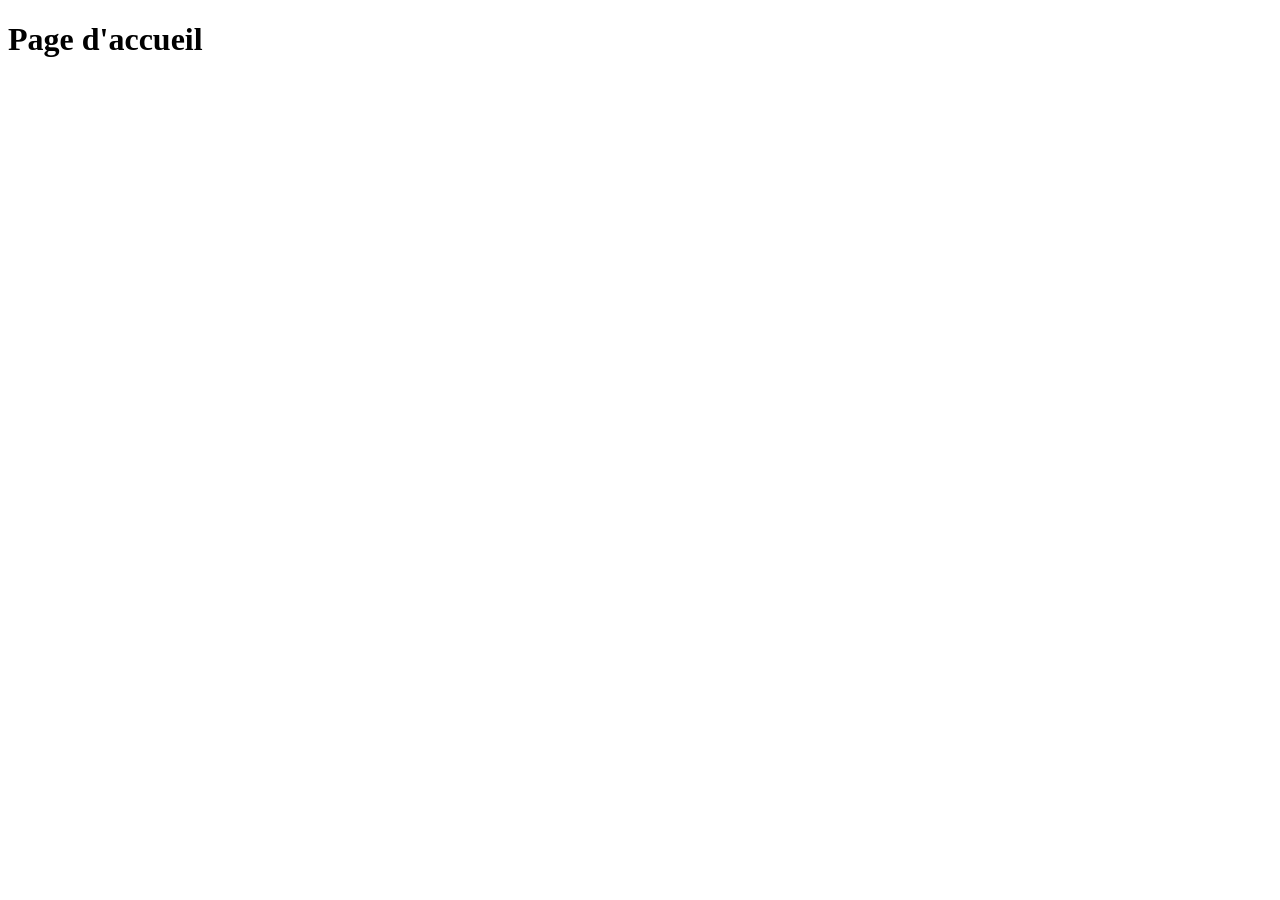
==== index.html @ 5cdc2f4e "Premier envoi de notre sit" ====
<!DOCTYPE html>
<html lang="en">
<head>
    <meta charset="UTF-8">
    <meta name="viewport" content="width=device-width, initial-scale=1.0">
    <title>Document</title>
</head>
<body>
    <h1>Page d'accueil</h1>
</body>
</html>
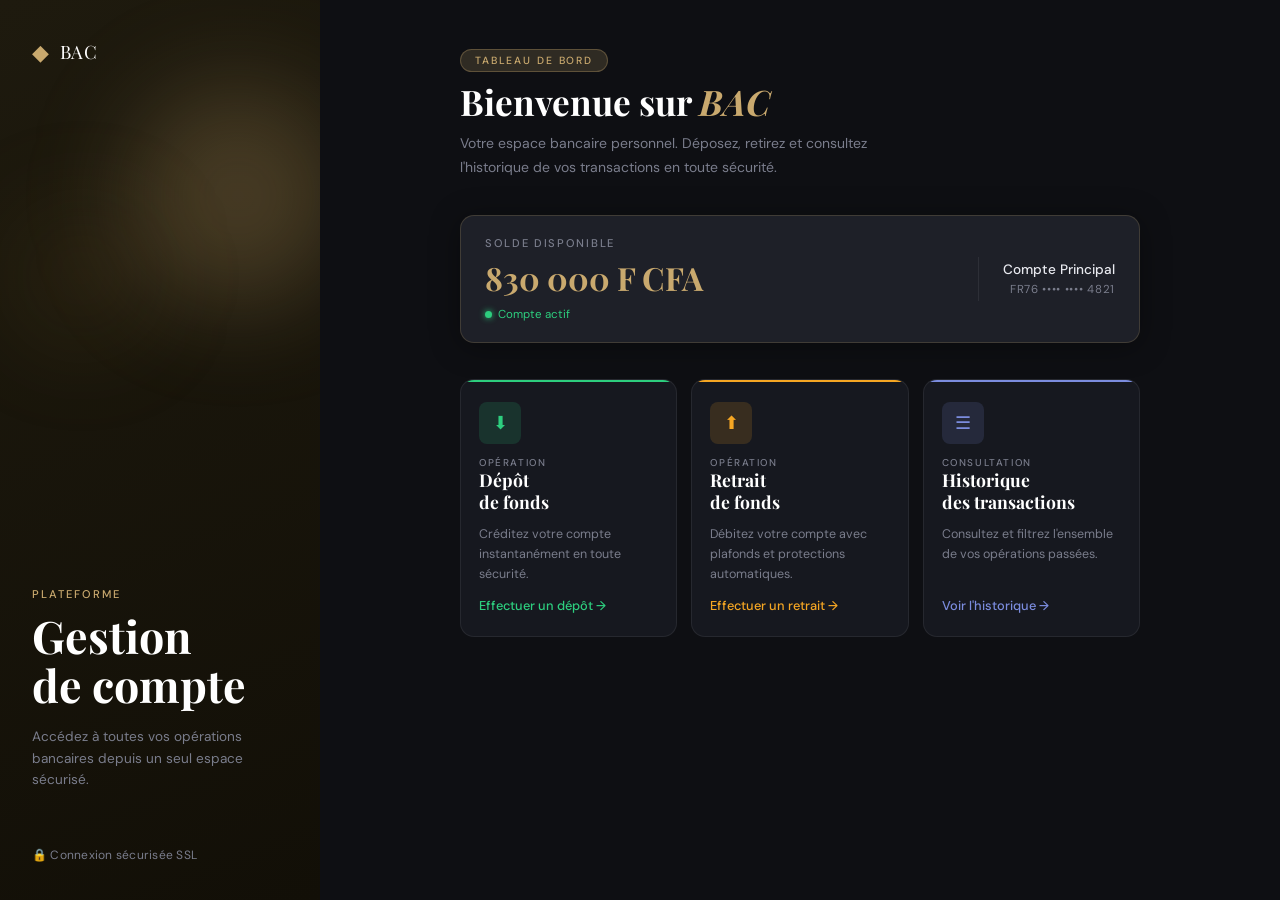
==== commit 6aa73629: "j'ai ajouter la page d'acceuil il permet de switcher vers les autres pages" ====
--- a/index.html
+++ b/index.html
@@ -1,11 +1,341 @@
 <!DOCTYPE html>
-<html lang="en">
+<html lang="fr">
 <head>
-    <meta charset="UTF-8">
-    <meta name="viewport" content="width=device-width, initial-scale=1.0">
-    <title>Document</title>
+  <meta charset="UTF-8" />
+  <meta name="viewport" content="width=device-width, initial-scale=1.0"/>
+  <title>Accueil — BAC</title>
+  <link rel="preconnect" href="https://fonts.googleapis.com">
+  <link href="https://fonts.googleapis.com/css2?family=Playfair+Display:wght@500;700&family=DM+Sans:wght@300;400;500&display=swap" rel="stylesheet">
+  <link rel="stylesheet" href="assets/css/banque.css">
+  <style>
+    /* ── Variables spécifiques à la page d'accueil ── */
+    :root {
+      --home-accent:   #c9a96e;
+      --home-glow:     rgba(201,169,110,0.18);
+      --home-sidebar:  linear-gradient(160deg, #1e1a0e 0%, #120f07 100%);
+      --home-orb1:     rgba(201,169,110,0.25);
+      --home-orb2:     rgba(180,140,60,0.10);
+
+      --depot-accent:   #2dce7e;
+      --depot-glow:     rgba(45,206,126,0.15);
+      --retrait-accent: #f5a623;
+      --retrait-glow:   rgba(245,166,35,0.15);
+      --history-accent: #7b8cde;
+      --history-glow:   rgba(123,140,222,0.15);
+    }
+
+    .home-page .sidebar        { background: var(--home-sidebar); }
+    .home-page .brand-icon     { color: var(--home-accent); }
+    .home-page .label-tag      { color: var(--home-accent); }
+    .home-page .orb-1 { width:220px; height:220px; top:20px; right:-60px; background: var(--home-orb1); }
+    .home-page .orb-2 { width:140px; height:140px; top:140px; left:-20px; background: var(--home-orb2); }
+
+    /* ── Contenu principal ── */
+    .home-main {
+      display: flex;
+      flex-direction: column;
+      gap: 36px;
+      width: 100%;
+      max-width: 680px;
+    }
+
+    /* Hero */
+    .home-tag {
+      display: inline-block;
+      font-size: 0.65rem;
+      font-weight: 500;
+      letter-spacing: 0.18em;
+      text-transform: uppercase;
+      color: var(--home-accent);
+      background: var(--home-glow);
+      border: 1px solid rgba(201,169,110,0.3);
+      padding: 4px 14px;
+      border-radius: 99px;
+      width: fit-content;
+      margin-bottom: 10px;
+    }
+
+    .home-title {
+      font-family: var(--font-display);
+      font-size: 2.2rem;
+      font-weight: 700;
+      color: var(--white);
+      line-height: 1.15;
+      margin-bottom: 10px;
+    }
+
+    .home-title em {
+      font-style: italic;
+      color: var(--home-accent);
+    }
+
+    .home-sub {
+      font-size: 0.875rem;
+      color: var(--text-muted);
+      line-height: 1.65;
+      max-width: 460px;
+    }
+
+    /* ── Carte solde ── */
+    .balance-card {
+      background: var(--surface-2);
+      border: 1px solid rgba(201,169,110,0.2);
+      border-radius: var(--radius-md);
+      padding: 20px 24px;
+      display: flex;
+      align-items: center;
+      gap: 24px;
+      box-shadow: 0 4px 30px rgba(0,0,0,0.35);
+    }
+
+    .balance-left { flex: 1; }
+
+    .balance-label {
+      font-size: 0.7rem;
+      font-weight: 500;
+      letter-spacing: 0.15em;
+      text-transform: uppercase;
+      color: var(--text-muted);
+      margin-bottom: 6px;
+    }
+
+    .balance-amount {
+      font-family: var(--font-display);
+      font-size: 2rem;
+      font-weight: 700;
+      color: var(--home-accent);
+    }
+
+    .balance-status {
+      display: flex;
+      align-items: center;
+      gap: 6px;
+      margin-top: 8px;
+      font-size: 0.72rem;
+      color: #2dce7e;
+    }
+
+    .balance-status::before {
+      content: '';
+      width: 7px; height: 7px;
+      border-radius: 50%;
+      background: #2dce7e;
+      box-shadow: 0 0 6px #2dce7e;
+      display: inline-block;
+    }
+
+    .balance-divider {
+      width: 1px;
+      height: 44px;
+      background: var(--border);
+    }
+
+    .balance-right { text-align: right; }
+
+    .balance-name {
+      font-size: 0.85rem;
+      font-weight: 500;
+      color: var(--text);
+      margin-bottom: 4px;
+    }
+
+    .balance-account {
+      font-size: 0.72rem;
+      color: var(--text-muted);
+      letter-spacing: 0.06em;
+    }
+
+    /* ── Grille des actions ── */
+    .actions-grid {
+      display: grid;
+      grid-template-columns: repeat(3, 1fr);
+      gap: 14px;
+    }
+
+    .action-card {
+      background: var(--surface);
+      border: 1px solid var(--border);
+      border-radius: var(--radius-md);
+      padding: 22px 18px;
+      text-decoration: none;
+      color: var(--text);
+      display: flex;
+      flex-direction: column;
+      gap: 12px;
+      transition: transform 0.22s ease, box-shadow 0.22s ease, border-color 0.22s ease;
+      position: relative;
+      overflow: hidden;
+    }
+
+    .action-card::before {
+      content: '';
+      position: absolute;
+      top: 0; left: 0; right: 0;
+      height: 2px;
+      border-radius: var(--radius-md) var(--radius-md) 0 0;
+    }
+
+    .action-card:hover {
+      transform: translateY(-4px);
+      box-shadow: 0 16px 40px rgba(0,0,0,0.45);
+    }
+
+    .card-depot::before   { background: var(--depot-accent); }
+    .card-depot:hover     { border-color: rgba(45,206,126,0.35); }
+    .card-depot .card-icon-wrap   { background: var(--depot-glow);   color: var(--depot-accent); }
+    .card-depot .card-arrow       { color: var(--depot-accent); }
+
+    .card-retrait::before  { background: var(--retrait-accent); }
+    .card-retrait:hover    { border-color: rgba(245,166,35,0.35); }
+    .card-retrait .card-icon-wrap  { background: var(--retrait-glow); color: var(--retrait-accent); }
+    .card-retrait .card-arrow      { color: var(--retrait-accent); }
+
+    .card-history::before  { background: var(--history-accent); }
+    .card-history:hover    { border-color: rgba(123,140,222,0.35); }
+    .card-history .card-icon-wrap  { background: var(--history-glow); color: var(--history-accent); }
+    .card-history .card-arrow      { color: var(--history-accent); }
+
+    .card-icon-wrap {
+      width: 42px; height: 42px;
+      border-radius: var(--radius-sm);
+      display: flex; align-items: center; justify-content: center;
+      font-size: 1.15rem;
+    }
+
+    .card-op-label {
+      font-size: 0.62rem;
+      font-weight: 500;
+      letter-spacing: 0.16em;
+      text-transform: uppercase;
+      color: var(--text-muted);
+    }
+
+    .card-title {
+      font-family: var(--font-display);
+      font-size: 1.1rem;
+      font-weight: 700;
+      color: var(--white);
+      line-height: 1.25;
+    }
+
+    .card-desc {
+      font-size: 0.78rem;
+      color: var(--text-muted);
+      line-height: 1.6;
+      flex: 1;
+    }
+
+    .card-arrow {
+      font-size: 0.8rem;
+      font-weight: 500;
+      transition: transform 0.2s ease;
+    }
+
+    .action-card:hover .card-arrow { transform: translateX(4px); }
+
+    /* ── Responsive ── */
+    @media (max-width: 860px) {
+      .actions-grid { grid-template-columns: 1fr 1fr; }
+      .card-history { grid-column: span 2; }
+      .balance-card { flex-wrap: wrap; }
+    }
+
+    @media (max-width: 480px) {
+      .actions-grid { grid-template-columns: 1fr; }
+      .card-history { grid-column: span 1; }
+      .home-title { font-size: 1.7rem; }
+      .balance-divider { display: none; }
+    }
+  </style>
 </head>
-<body>
-    <h1>Page d'accueil</h1>
+<body class="home-page">
+
+  <div class="page-grid">
+
+    <!-- Sidebar -->
+    <aside class="sidebar">
+      <div class="brand">
+        <span class="brand-icon">◆</span>
+        <span class="brand-name">BAC</span>
+      </div>
+      <div class="sidebar-visual">
+        <div class="orb orb-1"></div>
+        <div class="orb orb-2"></div>
+        <div class="sidebar-label">
+          <p class="label-tag">Plateforme</p>
+          <h2 class="label-title">Gestion<br/>de compte</h2>
+          <p class="label-desc">Accédez à toutes vos opérations bancaires depuis un seul espace sécurisé.</p>
+        </div>
+      </div>
+      <div class="sidebar-footer">
+        <span class="secure-badge">🔒 Connexion sécurisée SSL</span>
+      </div>
+    </aside>
+
+    <!-- Contenu principal -->
+    <main class="form-area">
+      <div class="home-main">
+
+        <!-- Hero -->
+        <div>
+          <span class="home-tag">Tableau de bord</span>
+          <h1 class="home-title">Bienvenue sur <em>BAC</em></h1>
+          <p class="home-sub">Votre espace bancaire personnel. Déposez, retirez et consultez l'historique de vos transactions en toute sécurité.</p>
+        </div>
+
+        <!-- Solde -->
+        <div class="balance-card">
+          <div class="balance-left">
+            <div class="balance-label">Solde disponible</div>
+            <div class="balance-amount">830 000 F CFA</div>
+            <div class="balance-status">Compte actif</div>
+          </div>
+          <div class="balance-divider"></div>
+          <div class="balance-right">
+            <div class="balance-name">Compte Principal</div>
+            <div class="balance-account">FR76 •••• •••• 4821</div>
+          </div>
+        </div>
+
+        <!-- Actions -->
+        <div class="actions-grid">
+
+          <a href="depot.html" class="action-card card-depot">
+            <div class="card-icon-wrap">⬇</div>
+            <div>
+              <div class="card-op-label">Opération</div>
+              <div class="card-title">Dépôt<br/>de fonds</div>
+            </div>
+            <p class="card-desc">Créditez votre compte instantanément en toute sécurité.</p>
+            <span class="card-arrow">Effectuer un dépôt →</span>
+          </a>
+
+          <a href="retrait.html" class="action-card card-retrait">
+            <div class="card-icon-wrap">⬆</div>
+            <div>
+              <div class="card-op-label">Opération</div>
+              <div class="card-title">Retrait<br/>de fonds</div>
+            </div>
+            <p class="card-desc">Débitez votre compte avec plafonds et protections automatiques.</p>
+            <span class="card-arrow">Effectuer un retrait →</span>
+          </a>
+
+          <a href="history.html" class="action-card card-history">
+            <div class="card-icon-wrap">☰</div>
+            <div>
+              <div class="card-op-label">Consultation</div>
+              <div class="card-title">Historique<br/>des transactions</div>
+            </div>
+            <p class="card-desc">Consultez et filtrez l'ensemble de vos opérations passées.</p>
+            <span class="card-arrow">Voir l'historique →</span>
+          </a>
+
+        </div>
+
+      </div>
+    </main>
+
+  </div>
+
 </body>
 </html>
--- a/assets/css/banque.css
+++ b/assets/css/banque.css
@@ -0,0 +1,456 @@
+/* ============================================================
+   banque.css — Feuille de style partagée BanqueCore
+   Utilisée par : depot.html & retrait.html
+   ============================================================ */
+
+/* ── Variables ──────────────────────────────────────────── */
+:root {
+  --font-display: 'Playfair Display', Georgia, serif;
+  --font-body: 'DM Sans', sans-serif;
+
+  /* Palette commune */
+  --bg:         #0e0f13;
+  --surface:    #16181f;
+  --surface-2:  #1e2028;
+  --border:     rgba(255,255,255,0.07);
+  --text:       #e8e9ef;
+  --text-muted: #7a7d8c;
+  --white:      #ffffff;
+
+  /* Dépôt — vert émeraude */
+  --depot-accent:   #2dce7e;
+  --depot-glow:     rgba(45, 206, 126, 0.18);
+  --depot-sidebar:  linear-gradient(160deg, #0b2d1e 0%, #0a1a12 100%);
+  --depot-orb1:     rgba(45, 206, 126, 0.25);
+  --depot-orb2:     rgba(0, 200, 120, 0.10);
+
+  /* Retrait — ambre/or */
+  --retrait-accent:  #f5a623;
+  --retrait-glow:    rgba(245, 166, 35, 0.18);
+  --retrait-sidebar: linear-gradient(160deg, #2a1e07 0%, #191106 100%);
+  --retrait-orb1:    rgba(245, 166, 35, 0.25);
+  --retrait-orb2:    rgba(220, 130, 20, 0.10);
+
+  --radius-sm: 8px;
+  --radius-md: 14px;
+  --radius-lg: 20px;
+
+  --transition: 0.22s ease;
+}
+
+/* ── Reset ──────────────────────────────────────────────── */
+*, *::before, *::after { box-sizing: border-box; margin: 0; padding: 0; }
+
+html, body {
+  height: 100%;
+  font-family: var(--font-body);
+  background: var(--bg);
+  color: var(--text);
+  -webkit-font-smoothing: antialiased;
+}
+
+/* ── Layout principal ───────────────────────────────────── */
+.page-grid {
+  display: grid;
+  grid-template-columns: 320px 1fr;
+  min-height: 100vh;
+}
+
+/* ── Sidebar ────────────────────────────────────────────── */
+.sidebar {
+  position: sticky;
+  top: 0;
+  height: 100vh;
+  display: flex;
+  flex-direction: column;
+  padding: 36px 32px;
+  overflow: hidden;
+}
+
+.depot-page  .sidebar { background: var(--depot-sidebar); }
+.retrait-page .sidebar { background: var(--retrait-sidebar); }
+
+/* Brand */
+.brand {
+  display: flex;
+  align-items: center;
+  gap: 10px;
+  font-family: var(--font-display);
+  font-size: 1.15rem;
+  letter-spacing: 0.04em;
+  color: var(--white);
+  margin-bottom: auto;
+}
+
+.depot-page  .brand-icon { color: var(--depot-accent); }
+.retrait-page .brand-icon { color: var(--retrait-accent); }
+
+.brand-icon { font-size: 1.4rem; }
+
+/* Orbs décoratifs */
+.sidebar-visual {
+  position: relative;
+  flex: 1;
+  display: flex;
+  align-items: flex-end;
+  padding-bottom: 24px;
+}
+
+.orb {
+  position: absolute;
+  border-radius: 50%;
+  filter: blur(50px);
+  pointer-events: none;
+}
+
+.depot-page  .orb-1 { width: 220px; height: 220px; top: 20px; right: -60px; background: var(--depot-orb1); }
+.depot-page  .orb-2 { width: 140px; height: 140px; top: 140px; left: -20px; background: var(--depot-orb2); }
+.retrait-page .orb-1 { width: 220px; height: 220px; top: 20px; right: -60px; background: var(--retrait-orb1); }
+.retrait-page .orb-2 { width: 140px; height: 140px; top: 140px; left: -20px; background: var(--retrait-orb2); }
+
+.sidebar-label {
+  position: relative;
+  z-index: 1;
+}
+
+.label-tag {
+  font-size: 0.7rem;
+  font-weight: 500;
+  letter-spacing: 0.18em;
+  text-transform: uppercase;
+  margin-bottom: 10px;
+}
+
+.depot-page  .label-tag { color: var(--depot-accent); }
+.retrait-page .label-tag { color: var(--retrait-accent); }
+
+.label-title {
+  font-family: var(--font-display);
+  font-size: 2.8rem;
+  font-weight: 700;
+  line-height: 1.1;
+  color: var(--white);
+  margin-bottom: 16px;
+}
+
+.label-desc {
+  font-size: 0.85rem;
+  color: var(--text-muted);
+  line-height: 1.6;
+  max-width: 220px;
+}
+
+/* Footer sidebar */
+.sidebar-footer {
+  margin-top: 28px;
+}
+
+.secure-badge {
+  font-size: 0.75rem;
+  color: var(--text-muted);
+  letter-spacing: 0.02em;
+}
+
+/* ── Zone formulaire ────────────────────────────────────── */
+.form-area {
+  display: flex;
+  align-items: flex-start;
+  justify-content: center;
+  padding: 48px 40px;
+  background: var(--bg);
+  min-height: 100vh;
+  overflow-y: auto;
+}
+
+.form-card {
+  width: 100%;
+  max-width: 560px;
+  background: var(--surface);
+  border: 1px solid var(--border);
+  border-radius: var(--radius-lg);
+  padding: 44px 40px;
+  animation: fadeUp 0.5s ease both;
+}
+
+@keyframes fadeUp {
+  from { opacity: 0; transform: translateY(24px); }
+  to   { opacity: 1; transform: translateY(0); }
+}
+
+/* ── Header formulaire ──────────────────────────────────── */
+.form-header {
+  margin-bottom: 36px;
+}
+
+.op-badge {
+  display: inline-block;
+  font-size: 0.65rem;
+  font-weight: 500;
+  letter-spacing: 0.18em;
+  padding: 4px 12px;
+  border-radius: 99px;
+  margin-bottom: 14px;
+}
+
+.depot-badge {
+  background: var(--depot-glow);
+  color: var(--depot-accent);
+  border: 1px solid rgba(45,206,126,0.3);
+}
+
+.retrait-badge {
+  background: var(--retrait-glow);
+  color: var(--retrait-accent);
+  border: 1px solid rgba(245,166,35,0.3);
+}
+
+.form-title {
+  font-family: var(--font-display);
+  font-size: 1.9rem;
+  font-weight: 700;
+  color: var(--white);
+  margin-bottom: 8px;
+}
+
+.form-sub {
+  font-size: 0.875rem;
+  color: var(--text-muted);
+  line-height: 1.5;
+}
+
+/* ── Champs du formulaire ───────────────────────────────── */
+.bank-form {
+  display: flex;
+  flex-direction: column;
+  gap: 20px;
+}
+
+.field-group {
+  display: flex;
+  flex-direction: column;
+  gap: 7px;
+}
+
+.field-row {
+  display: grid;
+  grid-template-columns: 1fr 1fr;
+  gap: 16px;
+}
+
+.field-label {
+  font-size: 0.78rem;
+  font-weight: 500;
+  letter-spacing: 0.06em;
+  text-transform: uppercase;
+  color: var(--text-muted);
+}
+
+.optional {
+  font-weight: 300;
+  text-transform: none;
+  letter-spacing: 0;
+  opacity: 0.7;
+}
+
+.input-wrapper {
+  position: relative;
+  display: flex;
+  align-items: center;
+}
+
+.input-icon {
+  position: absolute;
+  left: 14px;
+  font-size: 0.85rem;
+  color: var(--text-muted);
+  pointer-events: none;
+  z-index: 1;
+}
+
+.depot-page  .input-icon { color: rgba(45,206,126,0.5); }
+.retrait-page .input-icon { color: rgba(245,166,35,0.5); }
+
+.field-input {
+  width: 100%;
+  background: var(--surface-2);
+  border: 1px solid var(--border);
+  border-radius: var(--radius-sm);
+  padding: 12px 14px 12px 38px;
+  color: var(--text);
+  font-family: var(--font-body);
+  font-size: 0.9rem;
+  transition: border-color var(--transition), box-shadow var(--transition);
+  outline: none;
+  -webkit-appearance: none;
+  appearance: none;
+}
+
+.field-input::placeholder { color: #4b4e5c; }
+
+.field-input:focus {
+  border-color: var(--depot-accent);
+  box-shadow: 0 0 0 3px var(--depot-glow);
+}
+
+.retrait-page .field-input:focus {
+  border-color: var(--retrait-accent);
+  box-shadow: 0 0 0 3px var(--retrait-glow);
+}
+
+/* Select */
+.field-select {
+  cursor: pointer;
+  background-image: url("data:image/svg+xml,%3Csvg xmlns='http://www.w3.org/2000/svg' width='12' height='8' fill='none'%3E%3Cpath d='M1 1l5 5 5-5' stroke='%237a7d8c' stroke-width='1.5' stroke-linecap='round'/%3E%3C/svg%3E");
+  background-repeat: no-repeat;
+  background-position: right 14px center;
+  padding-right: 36px;
+}
+
+.field-select option {
+  background: var(--surface-2);
+  color: var(--text);
+}
+
+/* Montant */
+.amount-wrapper { position: relative; }
+
+.currency-tag {
+  position: absolute;
+  left: 14px;
+  font-size: 0.7rem;
+  font-weight: 500;
+  letter-spacing: 0.08em;
+  padding: 3px 6px;
+  border-radius: 4px;
+  pointer-events: none;
+  z-index: 1;
+}
+
+.depot-page  .currency-tag { background: var(--depot-glow); color: var(--depot-accent); }
+.retrait-page .currency-tag { background: var(--retrait-glow); color: var(--retrait-accent); }
+
+.amount-input {
+  padding-left: 60px;
+  font-size: 1.05rem;
+  font-weight: 500;
+}
+
+/* ── Récapitulatif ──────────────────────────────────────── */
+.recap-box {
+  border-radius: var(--radius-sm);
+  padding: 16px 18px;
+  display: flex;
+  flex-direction: column;
+  gap: 10px;
+  margin-top: 4px;
+}
+
+.depot-recap {
+  background: var(--depot-glow);
+  border: 1px solid rgba(45,206,126,0.2);
+}
+
+.retrait-recap {
+  background: var(--retrait-glow);
+  border: 1px solid rgba(245,166,35,0.2);
+}
+
+.recap-line {
+  display: flex;
+  justify-content: space-between;
+  font-size: 0.82rem;
+  color: var(--text-muted);
+}
+
+.depot-recap  .recap-value { color: var(--depot-accent); font-weight: 500; }
+.retrait-recap .recap-value { color: var(--retrait-accent); font-weight: 500; }
+
+/* ── Boutons ────────────────────────────────────────────── */
+.form-actions {
+  display: flex;
+  gap: 12px;
+  margin-top: 8px;
+}
+
+.btn-secondary {
+  flex: 0 0 auto;
+  padding: 13px 22px;
+  background: transparent;
+  border: 1px solid var(--border);
+  border-radius: var(--radius-sm);
+  color: var(--text-muted);
+  font-family: var(--font-body);
+  font-size: 0.875rem;
+  cursor: pointer;
+  transition: border-color var(--transition), color var(--transition);
+}
+
+.btn-secondary:hover {
+  border-color: rgba(255,255,255,0.2);
+  color: var(--white);
+}
+
+.btn-primary {
+  flex: 1;
+  display: flex;
+  align-items: center;
+  justify-content: center;
+  gap: 10px;
+  padding: 13px 24px;
+  border: none;
+  border-radius: var(--radius-sm);
+  font-family: var(--font-body);
+  font-size: 0.9rem;
+  font-weight: 500;
+  cursor: pointer;
+  transition: opacity var(--transition), transform var(--transition);
+}
+
+.btn-primary:hover { opacity: 0.88; transform: translateY(-1px); }
+.btn-primary:active { transform: translateY(0); }
+
+.depot-btn  { background: var(--depot-accent); color: #000; }
+.retrait-btn { background: var(--retrait-accent); color: #000; }
+
+.btn-arrow {
+  font-size: 1rem;
+  transition: transform var(--transition);
+}
+
+.btn-primary:hover .btn-arrow { transform: translateX(4px); }
+
+/* ── Note bas de page ───────────────────────────────────── */
+.form-note {
+  margin-top: 24px;
+  text-align: center;
+  font-size: 0.8rem;
+  color: var(--text-muted);
+}
+
+.form-note a { color: inherit; text-decoration: underline; text-underline-offset: 3px; }
+.depot-page  .form-note a:hover { color: var(--depot-accent); }
+.retrait-page .form-note a:hover { color: var(--retrait-accent); }
+
+/* ── Responsive ─────────────────────────────────────────── */
+@media (max-width: 860px) {
+  .page-grid { grid-template-columns: 1fr; }
+  .sidebar {
+    position: static;
+    height: auto;
+    min-height: 200px;
+    padding: 28px 24px 20px;
+    flex-direction: row;
+    flex-wrap: wrap;
+    align-items: center;
+    gap: 16px;
+  }
+  .sidebar-visual { display: none; }
+  .form-area { padding: 28px 20px; }
+  .form-card { padding: 32px 24px; }
+}
+
+@media (max-width: 480px) {
+  .field-row { grid-template-columns: 1fr; }
+  .form-card { padding: 24px 18px; }
+  .form-actions { flex-direction: column; }
+}
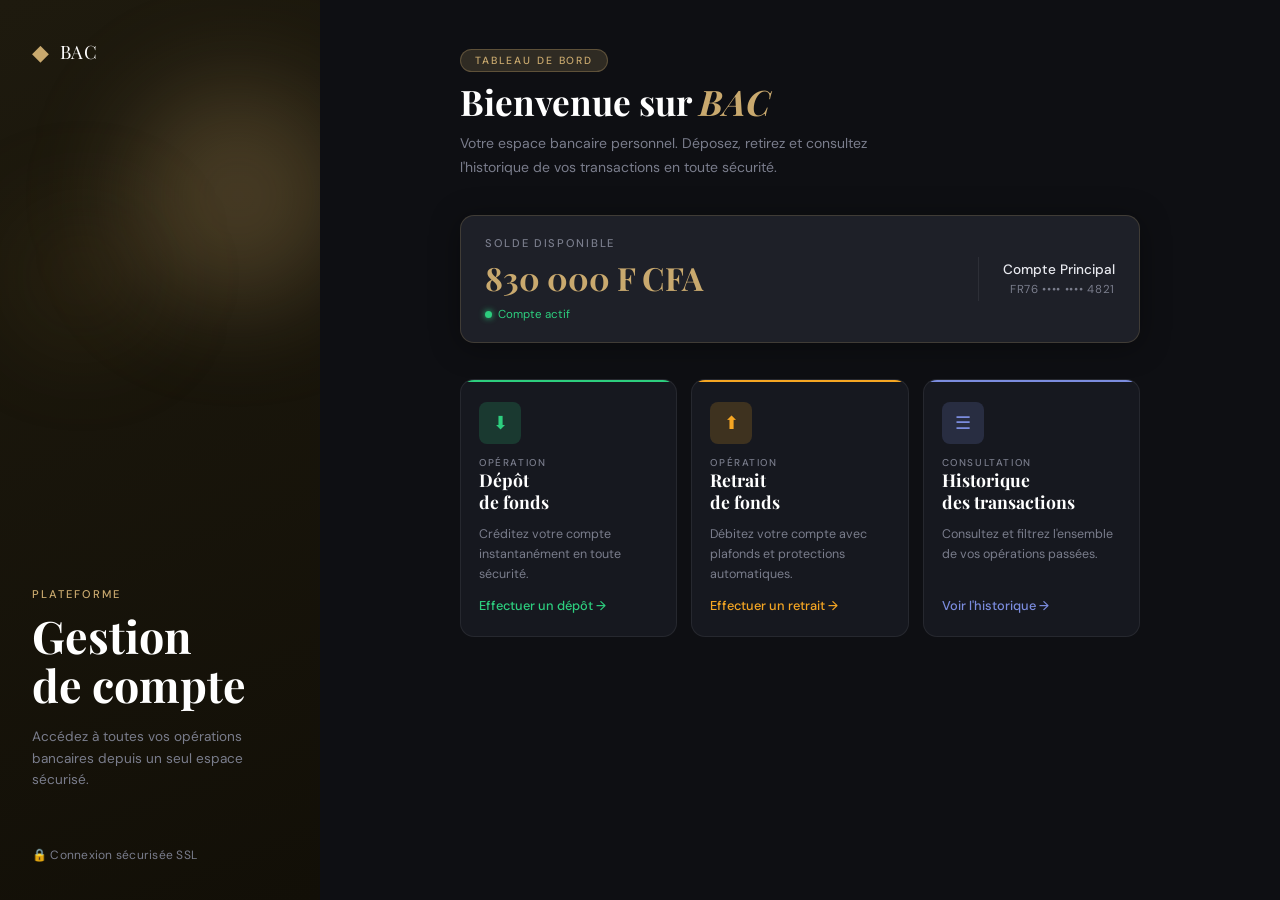
==== commit fad78c97: "Séparation CSS et HTML pour index et history" ====
--- a/index.html
+++ b/index.html
@@ -6,248 +6,7 @@
   <title>Accueil — BAC</title>
   <link rel="preconnect" href="https://fonts.googleapis.com">
   <link href="https://fonts.googleapis.com/css2?family=Playfair+Display:wght@500;700&family=DM+Sans:wght@300;400;500&display=swap" rel="stylesheet">
-  <link rel="stylesheet" href="assets/css/banque.css">
-  <style>
-    /* ── Variables spécifiques à la page d'accueil ── */
-    :root {
-      --home-accent:   #c9a96e;
-      --home-glow:     rgba(201,169,110,0.18);
-      --home-sidebar:  linear-gradient(160deg, #1e1a0e 0%, #120f07 100%);
-      --home-orb1:     rgba(201,169,110,0.25);
-      --home-orb2:     rgba(180,140,60,0.10);
-
-      --depot-accent:   #2dce7e;
-      --depot-glow:     rgba(45,206,126,0.15);
-      --retrait-accent: #f5a623;
-      --retrait-glow:   rgba(245,166,35,0.15);
-      --history-accent: #7b8cde;
-      --history-glow:   rgba(123,140,222,0.15);
-    }
-
-    .home-page .sidebar        { background: var(--home-sidebar); }
-    .home-page .brand-icon     { color: var(--home-accent); }
-    .home-page .label-tag      { color: var(--home-accent); }
-    .home-page .orb-1 { width:220px; height:220px; top:20px; right:-60px; background: var(--home-orb1); }
-    .home-page .orb-2 { width:140px; height:140px; top:140px; left:-20px; background: var(--home-orb2); }
-
-    /* ── Contenu principal ── */
-    .home-main {
-      display: flex;
-      flex-direction: column;
-      gap: 36px;
-      width: 100%;
-      max-width: 680px;
-    }
-
-    /* Hero */
-    .home-tag {
-      display: inline-block;
-      font-size: 0.65rem;
-      font-weight: 500;
-      letter-spacing: 0.18em;
-      text-transform: uppercase;
-      color: var(--home-accent);
-      background: var(--home-glow);
-      border: 1px solid rgba(201,169,110,0.3);
-      padding: 4px 14px;
-      border-radius: 99px;
-      width: fit-content;
-      margin-bottom: 10px;
-    }
-
-    .home-title {
-      font-family: var(--font-display);
-      font-size: 2.2rem;
-      font-weight: 700;
-      color: var(--white);
-      line-height: 1.15;
-      margin-bottom: 10px;
-    }
-
-    .home-title em {
-      font-style: italic;
-      color: var(--home-accent);
-    }
-
-    .home-sub {
-      font-size: 0.875rem;
-      color: var(--text-muted);
-      line-height: 1.65;
-      max-width: 460px;
-    }
-
-    /* ── Carte solde ── */
-    .balance-card {
-      background: var(--surface-2);
-      border: 1px solid rgba(201,169,110,0.2);
-      border-radius: var(--radius-md);
-      padding: 20px 24px;
-      display: flex;
-      align-items: center;
-      gap: 24px;
-      box-shadow: 0 4px 30px rgba(0,0,0,0.35);
-    }
-
-    .balance-left { flex: 1; }
-
-    .balance-label {
-      font-size: 0.7rem;
-      font-weight: 500;
-      letter-spacing: 0.15em;
-      text-transform: uppercase;
-      color: var(--text-muted);
-      margin-bottom: 6px;
-    }
-
-    .balance-amount {
-      font-family: var(--font-display);
-      font-size: 2rem;
-      font-weight: 700;
-      color: var(--home-accent);
-    }
-
-    .balance-status {
-      display: flex;
-      align-items: center;
-      gap: 6px;
-      margin-top: 8px;
-      font-size: 0.72rem;
-      color: #2dce7e;
-    }
-
-    .balance-status::before {
-      content: '';
-      width: 7px; height: 7px;
-      border-radius: 50%;
-      background: #2dce7e;
-      box-shadow: 0 0 6px #2dce7e;
-      display: inline-block;
-    }
-
-    .balance-divider {
-      width: 1px;
-      height: 44px;
-      background: var(--border);
-    }
-
-    .balance-right { text-align: right; }
-
-    .balance-name {
-      font-size: 0.85rem;
-      font-weight: 500;
-      color: var(--text);
-      margin-bottom: 4px;
-    }
-
-    .balance-account {
-      font-size: 0.72rem;
-      color: var(--text-muted);
-      letter-spacing: 0.06em;
-    }
-
-    /* ── Grille des actions ── */
-    .actions-grid {
-      display: grid;
-      grid-template-columns: repeat(3, 1fr);
-      gap: 14px;
-    }
-
-    .action-card {
-      background: var(--surface);
-      border: 1px solid var(--border);
-      border-radius: var(--radius-md);
-      padding: 22px 18px;
-      text-decoration: none;
-      color: var(--text);
-      display: flex;
-      flex-direction: column;
-      gap: 12px;
-      transition: transform 0.22s ease, box-shadow 0.22s ease, border-color 0.22s ease;
-      position: relative;
-      overflow: hidden;
-    }
-
-    .action-card::before {
-      content: '';
-      position: absolute;
-      top: 0; left: 0; right: 0;
-      height: 2px;
-      border-radius: var(--radius-md) var(--radius-md) 0 0;
-    }
-
-    .action-card:hover {
-      transform: translateY(-4px);
-      box-shadow: 0 16px 40px rgba(0,0,0,0.45);
-    }
-
-    .card-depot::before   { background: var(--depot-accent); }
-    .card-depot:hover     { border-color: rgba(45,206,126,0.35); }
-    .card-depot .card-icon-wrap   { background: var(--depot-glow);   color: var(--depot-accent); }
-    .card-depot .card-arrow       { color: var(--depot-accent); }
-
-    .card-retrait::before  { background: var(--retrait-accent); }
-    .card-retrait:hover    { border-color: rgba(245,166,35,0.35); }
-    .card-retrait .card-icon-wrap  { background: var(--retrait-glow); color: var(--retrait-accent); }
-    .card-retrait .card-arrow      { color: var(--retrait-accent); }
-
-    .card-history::before  { background: var(--history-accent); }
-    .card-history:hover    { border-color: rgba(123,140,222,0.35); }
-    .card-history .card-icon-wrap  { background: var(--history-glow); color: var(--history-accent); }
-    .card-history .card-arrow      { color: var(--history-accent); }
-
-    .card-icon-wrap {
-      width: 42px; height: 42px;
-      border-radius: var(--radius-sm);
-      display: flex; align-items: center; justify-content: center;
-      font-size: 1.15rem;
-    }
-
-    .card-op-label {
-      font-size: 0.62rem;
-      font-weight: 500;
-      letter-spacing: 0.16em;
-      text-transform: uppercase;
-      color: var(--text-muted);
-    }
-
-    .card-title {
-      font-family: var(--font-display);
-      font-size: 1.1rem;
-      font-weight: 700;
-      color: var(--white);
-      line-height: 1.25;
-    }
-
-    .card-desc {
-      font-size: 0.78rem;
-      color: var(--text-muted);
-      line-height: 1.6;
-      flex: 1;
-    }
-
-    .card-arrow {
-      font-size: 0.8rem;
-      font-weight: 500;
-      transition: transform 0.2s ease;
-    }
-
-    .action-card:hover .card-arrow { transform: translateX(4px); }
-
-    /* ── Responsive ── */
-    @media (max-width: 860px) {
-      .actions-grid { grid-template-columns: 1fr 1fr; }
-      .card-history { grid-column: span 2; }
-      .balance-card { flex-wrap: wrap; }
-    }
-
-    @media (max-width: 480px) {
-      .actions-grid { grid-template-columns: 1fr; }
-      .card-history { grid-column: span 1; }
-      .home-title { font-size: 1.7rem; }
-      .balance-divider { display: none; }
-    }
-  </style>
-</head>
+  <link rel="stylesheet" href="assets/css/banque.css"></head>
 <body class="home-page">
 
   <div class="page-grid">
--- a/assets/css/banque.css
+++ b/assets/css/banque.css
@@ -454,3 +454,464 @@
   .form-card { padding: 24px 18px; }
   .form-actions { flex-direction: column; }
 }
+
+/* ============================================================
+   Page d'accueil — index.html
+   ============================================================ */
+
+/* Sidebar accueil */
+:root {
+  --home-accent:    #c9a96e;
+  --home-glow:      rgba(201,169,110,0.18);
+  --home-sidebar:   linear-gradient(160deg, #1e1a0e 0%, #120f07 100%);
+  --home-orb1:      rgba(201,169,110,0.25);
+  --home-orb2:      rgba(180,140,60,0.10);
+  --history-accent: #7b8cde;
+  --history-glow:   rgba(123,140,222,0.18);
+  --history-sidebar:linear-gradient(160deg, #0e1022 0%, #080a14 100%);
+  --history-orb1:   rgba(123,140,222,0.25);
+  --history-orb2:   rgba(90,110,210,0.10);
+}
+
+.home-page .sidebar         { background: var(--home-sidebar); }
+.home-page .brand-icon      { color: var(--home-accent); }
+.home-page .label-tag       { color: var(--home-accent); }
+.home-page .orb-1 { width:220px; height:220px; top:20px; right:-60px; background: var(--home-orb1); }
+.home-page .orb-2 { width:140px; height:140px; top:140px; left:-20px; background: var(--home-orb2); }
+
+.home-main {
+  display: flex;
+  flex-direction: column;
+  gap: 36px;
+  width: 100%;
+  max-width: 680px;
+}
+
+.home-tag {
+  display: inline-block;
+  font-size: 0.65rem;
+  font-weight: 500;
+  letter-spacing: 0.18em;
+  text-transform: uppercase;
+  color: var(--home-accent);
+  background: var(--home-glow);
+  border: 1px solid rgba(201,169,110,0.3);
+  padding: 4px 14px;
+  border-radius: 99px;
+  width: fit-content;
+  margin-bottom: 10px;
+}
+
+.home-title {
+  font-family: var(--font-display);
+  font-size: 2.2rem;
+  font-weight: 700;
+  color: var(--white);
+  line-height: 1.15;
+  margin-bottom: 10px;
+}
+
+.home-title em {
+  font-style: italic;
+  color: var(--home-accent);
+}
+
+.home-sub {
+  font-size: 0.875rem;
+  color: var(--text-muted);
+  line-height: 1.65;
+  max-width: 460px;
+}
+
+.balance-card {
+  background: var(--surface-2);
+  border: 1px solid rgba(201,169,110,0.2);
+  border-radius: var(--radius-md);
+  padding: 20px 24px;
+  display: flex;
+  align-items: center;
+  gap: 24px;
+  box-shadow: 0 4px 30px rgba(0,0,0,0.35);
+}
+
+.balance-left { flex: 1; }
+
+.balance-label {
+  font-size: 0.7rem;
+  font-weight: 500;
+  letter-spacing: 0.15em;
+  text-transform: uppercase;
+  color: var(--text-muted);
+  margin-bottom: 6px;
+}
+
+.balance-amount {
+  font-family: var(--font-display);
+  font-size: 2rem;
+  font-weight: 700;
+  color: var(--home-accent);
+}
+
+.balance-status {
+  display: flex;
+  align-items: center;
+  gap: 6px;
+  margin-top: 8px;
+  font-size: 0.72rem;
+  color: var(--depot-accent);
+}
+
+.balance-status::before {
+  content: '';
+  width: 7px; height: 7px;
+  border-radius: 50%;
+  background: var(--depot-accent);
+  box-shadow: 0 0 6px var(--depot-accent);
+  display: inline-block;
+}
+
+.balance-divider {
+  width: 1px;
+  height: 44px;
+  background: var(--border);
+}
+
+.balance-right { text-align: right; }
+
+.balance-name {
+  font-size: 0.85rem;
+  font-weight: 500;
+  color: var(--text);
+  margin-bottom: 4px;
+}
+
+.balance-account {
+  font-size: 0.72rem;
+  color: var(--text-muted);
+  letter-spacing: 0.06em;
+}
+
+.actions-grid {
+  display: grid;
+  grid-template-columns: repeat(3, 1fr);
+  gap: 14px;
+}
+
+.action-card {
+  background: var(--surface);
+  border: 1px solid var(--border);
+  border-radius: var(--radius-md);
+  padding: 22px 18px;
+  text-decoration: none;
+  color: var(--text);
+  display: flex;
+  flex-direction: column;
+  gap: 12px;
+  transition: transform 0.22s ease, box-shadow 0.22s ease, border-color 0.22s ease;
+  position: relative;
+  overflow: hidden;
+}
+
+.action-card::before {
+  content: '';
+  position: absolute;
+  top: 0; left: 0; right: 0;
+  height: 2px;
+  border-radius: var(--radius-md) var(--radius-md) 0 0;
+}
+
+.action-card:hover {
+  transform: translateY(-4px);
+  box-shadow: 0 16px 40px rgba(0,0,0,0.45);
+}
+
+.card-depot::before   { background: var(--depot-accent); }
+.card-depot:hover     { border-color: rgba(45,206,126,0.35); }
+.card-depot .card-icon-wrap   { background: var(--depot-glow);    color: var(--depot-accent); }
+.card-depot .card-arrow       { color: var(--depot-accent); }
+
+.card-retrait::before  { background: var(--retrait-accent); }
+.card-retrait:hover    { border-color: rgba(245,166,35,0.35); }
+.card-retrait .card-icon-wrap  { background: var(--retrait-glow);  color: var(--retrait-accent); }
+.card-retrait .card-arrow      { color: var(--retrait-accent); }
+
+.card-history::before  { background: var(--history-accent); }
+.card-history:hover    { border-color: rgba(123,140,222,0.35); }
+.card-history .card-icon-wrap  { background: var(--history-glow);  color: var(--history-accent); }
+.card-history .card-arrow      { color: var(--history-accent); }
+
+.card-icon-wrap {
+  width: 42px; height: 42px;
+  border-radius: var(--radius-sm);
+  display: flex; align-items: center; justify-content: center;
+  font-size: 1.15rem;
+}
+
+.card-op-label {
+  font-size: 0.62rem;
+  font-weight: 500;
+  letter-spacing: 0.16em;
+  text-transform: uppercase;
+  color: var(--text-muted);
+}
+
+.card-title {
+  font-family: var(--font-display);
+  font-size: 1.1rem;
+  font-weight: 700;
+  color: var(--white);
+  line-height: 1.25;
+}
+
+.card-desc {
+  font-size: 0.78rem;
+  color: var(--text-muted);
+  line-height: 1.6;
+  flex: 1;
+}
+
+.card-arrow {
+  font-size: 0.8rem;
+  font-weight: 500;
+  transition: transform 0.2s ease;
+}
+
+.action-card:hover .card-arrow { transform: translateX(4px); }
+
+/* ============================================================
+   Page historique — history.html
+   ============================================================ */
+
+.history-page .sidebar          { background: var(--history-sidebar); }
+.history-page .brand-icon       { color: var(--history-accent); }
+.history-page .label-tag        { color: var(--history-accent); }
+.history-page .orb-1 { width:220px; height:220px; top:20px; right:-60px; background: var(--history-orb1); }
+.history-page .orb-2 { width:140px; height:140px; top:140px; left:-20px; background: var(--history-orb2); }
+
+.history-main {
+  display: flex;
+  flex-direction: column;
+  gap: 28px;
+  width: 100%;
+  max-width: 720px;
+}
+
+.history-tag {
+  display: inline-block;
+  font-size: 0.65rem;
+  font-weight: 500;
+  letter-spacing: 0.18em;
+  text-transform: uppercase;
+  color: var(--history-accent);
+  background: var(--history-glow);
+  border: 1px solid rgba(123,140,222,0.3);
+  padding: 4px 14px;
+  border-radius: 99px;
+  width: fit-content;
+  margin-bottom: 10px;
+}
+
+.history-title {
+  font-family: var(--font-display);
+  font-size: 2rem;
+  font-weight: 700;
+  color: var(--white);
+  line-height: 1.15;
+  margin-bottom: 6px;
+}
+
+.history-sub {
+  font-size: 0.875rem;
+  color: var(--text-muted);
+  line-height: 1.65;
+}
+
+.stats-row {
+  display: grid;
+  grid-template-columns: repeat(3, 1fr);
+  gap: 12px;
+}
+
+.stat-card {
+  background: var(--surface);
+  border: 1px solid var(--border);
+  border-radius: var(--radius-md);
+  padding: 16px 18px;
+}
+
+.stat-label {
+  font-size: 0.68rem;
+  font-weight: 500;
+  letter-spacing: 0.14em;
+  text-transform: uppercase;
+  color: var(--text-muted);
+  margin-bottom: 8px;
+}
+
+.stat-value {
+  font-family: var(--font-display);
+  font-size: 1.4rem;
+  font-weight: 700;
+}
+
+.stat-card.stat-solde   .stat-value { color: #c9a96e; }
+.stat-card.stat-depot   .stat-value { color: var(--depot-accent); }
+.stat-card.stat-retrait .stat-value { color: var(--retrait-accent); }
+
+.filters-bar {
+  display: flex;
+  gap: 10px;
+  flex-wrap: wrap;
+  align-items: center;
+}
+
+.filter-select, .filter-input {
+  background: var(--surface-2);
+  border: 1px solid var(--border);
+  border-radius: var(--radius-sm);
+  padding: 9px 14px;
+  color: var(--text);
+  font-family: var(--font-body);
+  font-size: 0.82rem;
+  outline: none;
+  cursor: pointer;
+  transition: border-color var(--transition);
+}
+
+.filter-input { flex: 1; min-width: 130px; cursor: text; }
+.filter-input::placeholder { color: #4b4e5c; }
+.filter-select:focus, .filter-input:focus { border-color: var(--history-accent); }
+
+.filter-btn {
+  background: var(--history-glow);
+  border: 1px solid rgba(123,140,222,0.3);
+  border-radius: var(--radius-sm);
+  padding: 9px 18px;
+  color: var(--history-accent);
+  font-family: var(--font-body);
+  font-size: 0.82rem;
+  font-weight: 500;
+  cursor: pointer;
+  transition: background var(--transition);
+}
+
+.filter-btn:hover { background: rgba(123,140,222,0.28); }
+
+.export-btn {
+  background: transparent;
+  border: 1px solid var(--border);
+  border-radius: var(--radius-sm);
+  padding: 9px 16px;
+  color: var(--text-muted);
+  font-family: var(--font-body);
+  font-size: 0.82rem;
+  cursor: pointer;
+  transition: color var(--transition), border-color var(--transition);
+  margin-left: auto;
+}
+
+.export-btn:hover { color: var(--white); border-color: rgba(255,255,255,0.2); }
+
+.table-wrap {
+  background: var(--surface);
+  border: 1px solid var(--border);
+  border-radius: var(--radius-md);
+  overflow: hidden;
+}
+
+table { width: 100%; border-collapse: collapse; }
+
+thead {
+  background: var(--surface-2);
+  border-bottom: 1px solid var(--border);
+}
+
+th {
+  padding: 12px 18px;
+  text-align: left;
+  font-size: 0.68rem;
+  font-weight: 500;
+  letter-spacing: 0.14em;
+  text-transform: uppercase;
+  color: var(--text-muted);
+}
+
+td {
+  padding: 14px 18px;
+  font-size: 0.85rem;
+  border-bottom: 1px solid var(--border);
+  vertical-align: middle;
+}
+
+tbody tr:last-child td { border-bottom: none; }
+tbody tr { transition: background 0.15s; }
+tbody tr:hover { background: rgba(255,255,255,0.02); }
+
+.type-badge {
+  display: inline-flex;
+  align-items: center;
+  gap: 5px;
+  font-size: 0.68rem;
+  font-weight: 500;
+  letter-spacing: 0.1em;
+  text-transform: uppercase;
+  padding: 3px 10px;
+  border-radius: 99px;
+}
+
+.type-badge.depot {
+  background: var(--depot-glow);
+  color: var(--depot-accent);
+  border: 1px solid rgba(45,206,126,0.25);
+}
+
+.type-badge.retrait {
+  background: var(--retrait-glow);
+  color: var(--retrait-accent);
+  border: 1px solid rgba(245,166,35,0.25);
+}
+
+.montant-depot   { color: var(--depot-accent);  font-weight: 500; font-family: var(--font-display); }
+.montant-retrait { color: var(--retrait-accent); font-weight: 500; font-family: var(--font-display); }
+.solde-apres     { color: var(--text-muted); font-size: 0.82rem; }
+
+.empty-msg {
+  text-align: center;
+  padding: 40px 20px;
+  color: var(--text-muted);
+  font-size: 0.875rem;
+}
+
+.back-link {
+  display: inline-flex;
+  align-items: center;
+  gap: 6px;
+  font-size: 0.8rem;
+  color: var(--text-muted);
+  text-decoration: none;
+  transition: color var(--transition);
+}
+
+.back-link:hover { color: var(--history-accent); }
+
+/* ── Responsive accueil & historique ── */
+@media (max-width: 860px) {
+  .actions-grid { grid-template-columns: 1fr 1fr; }
+  .card-history { grid-column: span 2; }
+  .balance-card { flex-wrap: wrap; }
+  .stats-row { grid-template-columns: 1fr 1fr; }
+  .stat-card.stat-solde { grid-column: span 2; }
+  th:nth-child(4), td:nth-child(4) { display: none; }
+}
+
+@media (max-width: 560px) {
+  .actions-grid { grid-template-columns: 1fr; }
+  .card-history { grid-column: span 1; }
+  .home-title { font-size: 1.7rem; }
+  .balance-divider { display: none; }
+  .stats-row { grid-template-columns: 1fr; }
+  .stat-card.stat-solde { grid-column: span 1; }
+  th:nth-child(5), td:nth-child(5) { display: none; }
+  .filters-bar { flex-direction: column; align-items: stretch; }
+  .export-btn { margin-left: 0; }
+}
